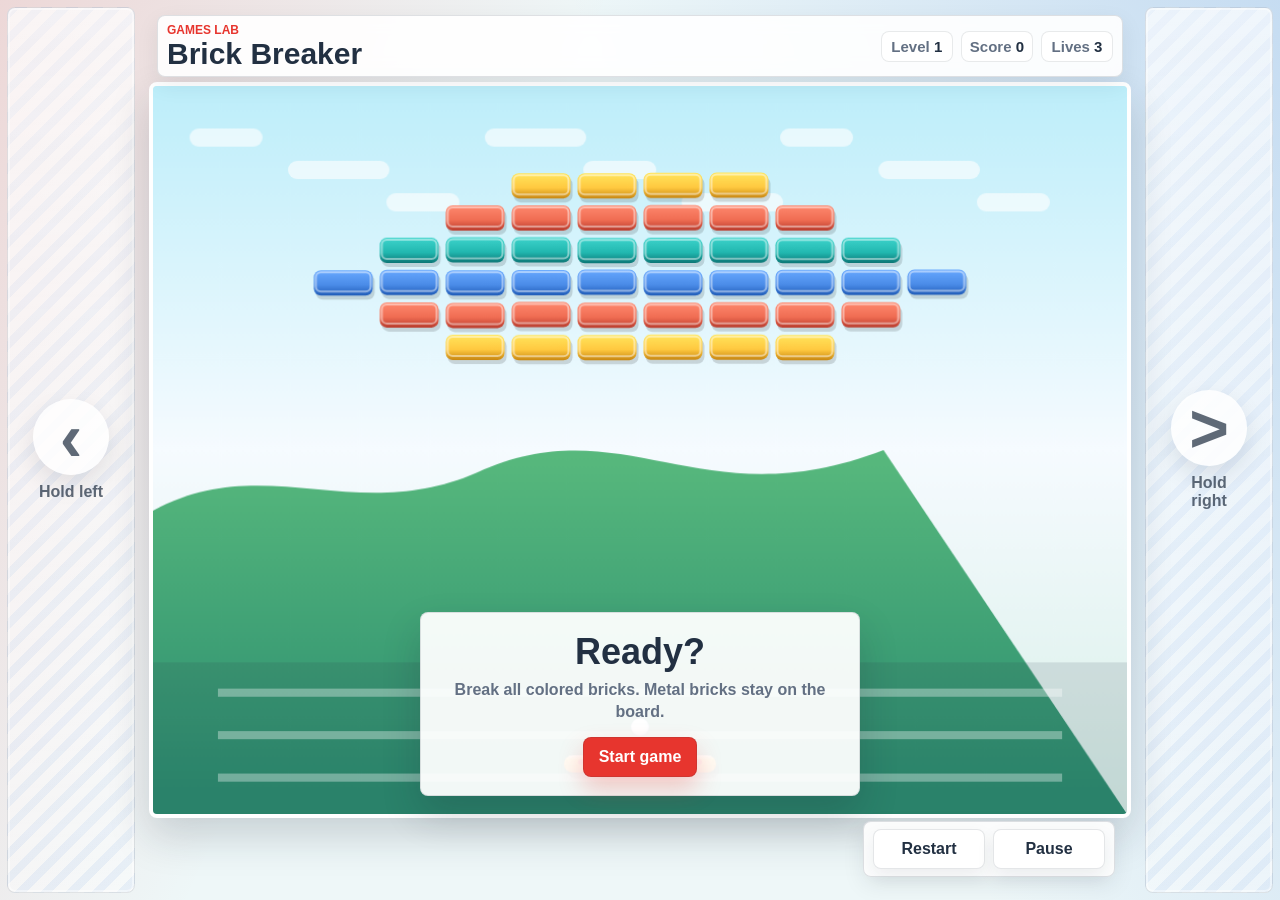
==== games-lab/brick-breaker/index.html @ ee02d969 "Add files via upload" ====
<!doctype html>
<html lang="en">
  <head>
    <meta charset="utf-8">
    <meta name="viewport" content="width=device-width, initial-scale=1, viewport-fit=cover">
    <title>Brick Breaker Lab</title>
    <link rel="stylesheet" href="styles.css">
  </head>
  <body>
    <main class="game-shell" aria-label="Brick Breaker test game">
      <button class="touch-lane lane-left" data-hold="left" aria-label="Move left">
        <span class="lane-arrow">‹</span>
        <span>Hold left</span>
      </button>

      <section class="stage-column">
        <header class="game-header">
          <div>
            <p class="eyebrow">Games lab</p>
            <h1>Brick Breaker</h1>
          </div>
          <div class="stats" aria-live="polite">
            <span>Level <strong id="levelLabel">1</strong></span>
            <span>Score <strong id="scoreLabel">0</strong></span>
            <span>Lives <strong id="livesLabel">3</strong></span>
          </div>
        </header>

        <div class="canvas-wrap">
          <canvas id="gameCanvas" width="960" height="720" aria-label="Brick breaker playfield"></canvas>
          <div class="screen-message" id="messagePanel">
            <h2 id="messageTitle">Ready?</h2>
            <p id="messageText">Break all colored bricks. Metal bricks stay on the board.</p>
            <button id="startButton" class="primary">Start game</button>
          </div>
        </div>

        <footer class="controls">
          <button id="restartButton">Restart</button>
          <button id="pauseButton">Pause</button>
          <button id="nextButton" hidden>Next level</button>
        </footer>
      </section>

      <button class="touch-lane lane-right" data-hold="right" aria-label="Move right">
        <span class="lane-arrow">&gt;</span>
        <span>Hold right</span>
      </button>
    </main>

    <script src="brick-breaker.js"></script>
  </body>
</html>
---- games-lab/brick-breaker/styles.css ----
:root {
  color-scheme: light;
  --ink: #223042;
  --muted: #637083;
  --panel: rgba(255, 255, 255, 0.88);
  --line: rgba(34, 48, 66, 0.14);
  --red: #e7352e;
  --blue: #2672d9;
  --gold: #ffc940;
  --shadow: 0 18px 42px rgba(23, 34, 48, 0.18);
}

* {
  box-sizing: border-box;
}

html,
body {
  margin: 0;
  min-height: 100%;
  overflow: hidden;
  touch-action: none;
}

body {
  background:
    linear-gradient(115deg, rgba(231, 53, 46, 0.16), transparent 36%),
    linear-gradient(245deg, rgba(38, 114, 217, 0.2), transparent 42%),
    #eef7f8;
  color: var(--ink);
  font-family: "Trebuchet MS", "Segoe UI", Arial, system-ui, sans-serif;
  font-weight: 700;
}

button {
  border: 0;
  border-radius: 8px;
  color: inherit;
  cursor: pointer;
  font: inherit;
  -webkit-tap-highlight-color: transparent;
}

.game-shell {
  display: grid;
  grid-template-columns: minmax(76px, 10vw) minmax(520px, 1fr) minmax(76px, 10vw);
  gap: clamp(7px, 1.3vw, 14px);
  align-items: stretch;
  width: 100vw;
  height: 100dvh;
  padding: max(7px, env(safe-area-inset-top)) max(7px, env(safe-area-inset-right)) max(7px, env(safe-area-inset-bottom)) max(7px, env(safe-area-inset-left));
}

.stage-column {
  position: relative;
  display: block;
  min-width: 0;
  min-height: 0;
}

.game-header,
.controls {
  position: absolute;
  z-index: 3;
  display: flex;
  align-items: center;
  justify-content: space-between;
  gap: 8px;
  min-height: 44px;
  padding: 7px 9px;
  border: 1px solid var(--line);
  border-radius: 8px;
  background: rgba(255, 255, 255, 0.9);
  box-shadow: 0 8px 22px rgba(23, 34, 48, 0.08);
  backdrop-filter: blur(8px);
}

.game-header {
  top: 8px;
  left: 8px;
  right: 8px;
}

.controls {
  right: 16px;
  bottom: 16px;
}

.eyebrow {
  margin: 0 0 2px;
  color: var(--red);
  font-size: 12px;
  letter-spacing: 0;
  text-transform: uppercase;
}

h1 {
  margin: 0;
  font-size: clamp(20px, 2.5vw, 30px);
  line-height: 1;
}

.stats {
  display: flex;
  flex-wrap: wrap;
  justify-content: flex-end;
  gap: 8px;
  color: var(--muted);
  font-size: clamp(12px, 1.5vw, 15px);
}

.stats span {
  min-width: 72px;
  padding: 6px 8px;
  border: 1px solid rgba(34, 48, 66, 0.1);
  border-radius: 8px;
  background: #fff;
  text-align: center;
}

.stats strong {
  color: var(--ink);
}

.canvas-wrap {
  position: relative;
  display: grid;
  place-items: center;
  min-height: 0;
  width: 100%;
  height: 100%;
}

canvas {
  display: block;
  width: min(100%, calc((100dvh - 14px) * 1.3333));
  height: auto;
  max-height: calc(100dvh - 14px);
  aspect-ratio: 4 / 3;
  border: 4px solid #ffffff;
  border-radius: 8px;
  background: #dff4f6;
  box-shadow: var(--shadow);
}

.screen-message {
  position: absolute;
  left: 50%;
  right: auto;
  bottom: 11%;
  width: min(70%, 440px);
  transform: translateX(-50%);
  padding: 18px;
  border: 1px solid rgba(34, 48, 66, 0.13);
  border-radius: 8px;
  background: rgba(255, 255, 255, 0.94);
  box-shadow: 0 18px 38px rgba(23, 34, 48, 0.2);
  text-align: center;
}

.screen-message[hidden] {
  display: none;
}

.screen-message h2 {
  margin: 0 0 6px;
  font-size: clamp(23px, 4vw, 36px);
}

.screen-message p {
  margin: 0 0 14px;
  color: var(--muted);
  font-weight: 650;
  line-height: 1.35;
}

.controls {
  justify-content: center;
}

.controls button,
.primary {
  min-width: 112px;
  min-height: 40px;
  padding: 0 15px;
  background: #fff;
  border: 1px solid rgba(34, 48, 66, 0.12);
  box-shadow: 0 8px 18px rgba(23, 34, 48, 0.08);
}

.primary,
#nextButton {
  background: var(--red);
  color: #fff;
  box-shadow: 0 12px 24px rgba(231, 53, 46, 0.26);
}

.touch-lane {
  display: grid;
  align-content: center;
  justify-items: center;
  gap: 8px;
  min-width: 0;
  min-height: 100%;
  border: 1px solid rgba(34, 48, 66, 0.12);
  background:
    linear-gradient(180deg, rgba(255, 255, 255, 0.7), rgba(255, 255, 255, 0.42)),
    repeating-linear-gradient(135deg, rgba(38, 114, 217, 0.12) 0 8px, rgba(255, 255, 255, 0.08) 8px 18px);
  box-shadow: inset 0 0 0 2px rgba(255, 255, 255, 0.42);
  color: rgba(34, 48, 66, 0.72);
  user-select: none;
}

.touch-lane.active {
  background:
    linear-gradient(180deg, rgba(255, 201, 64, 0.52), rgba(255, 255, 255, 0.48)),
    repeating-linear-gradient(135deg, rgba(231, 53, 46, 0.15) 0 8px, rgba(255, 255, 255, 0.08) 8px 18px);
  color: var(--ink);
}

.lane-arrow {
  display: grid;
  place-items: center;
  width: clamp(48px, 8vw, 76px);
  height: clamp(48px, 8vw, 76px);
  border-radius: 50%;
  background: rgba(255, 255, 255, 0.86);
  box-shadow: 0 10px 24px rgba(23, 34, 48, 0.1);
  font-size: clamp(42px, 7vw, 68px);
  line-height: 1;
}

.touch-lane span:last-child {
  max-width: 8ch;
  font-size: clamp(12px, 1.8vw, 16px);
  text-align: center;
}

@media (max-width: 760px) {
  .game-shell {
    grid-template-columns: minmax(58px, 10vw) minmax(260px, 1fr) minmax(58px, 10vw);
    gap: 6px;
    padding: 7px;
  }

  .game-header {
    align-items: center;
    min-height: 42px;
  }

  .stats span {
    min-width: 58px;
    padding: 6px;
  }

  .controls button {
    min-width: 86px;
  }

  canvas {
    width: min(100%, calc((100dvh - 14px) * 1.3333));
    max-height: calc(100dvh - 14px);
  }
}
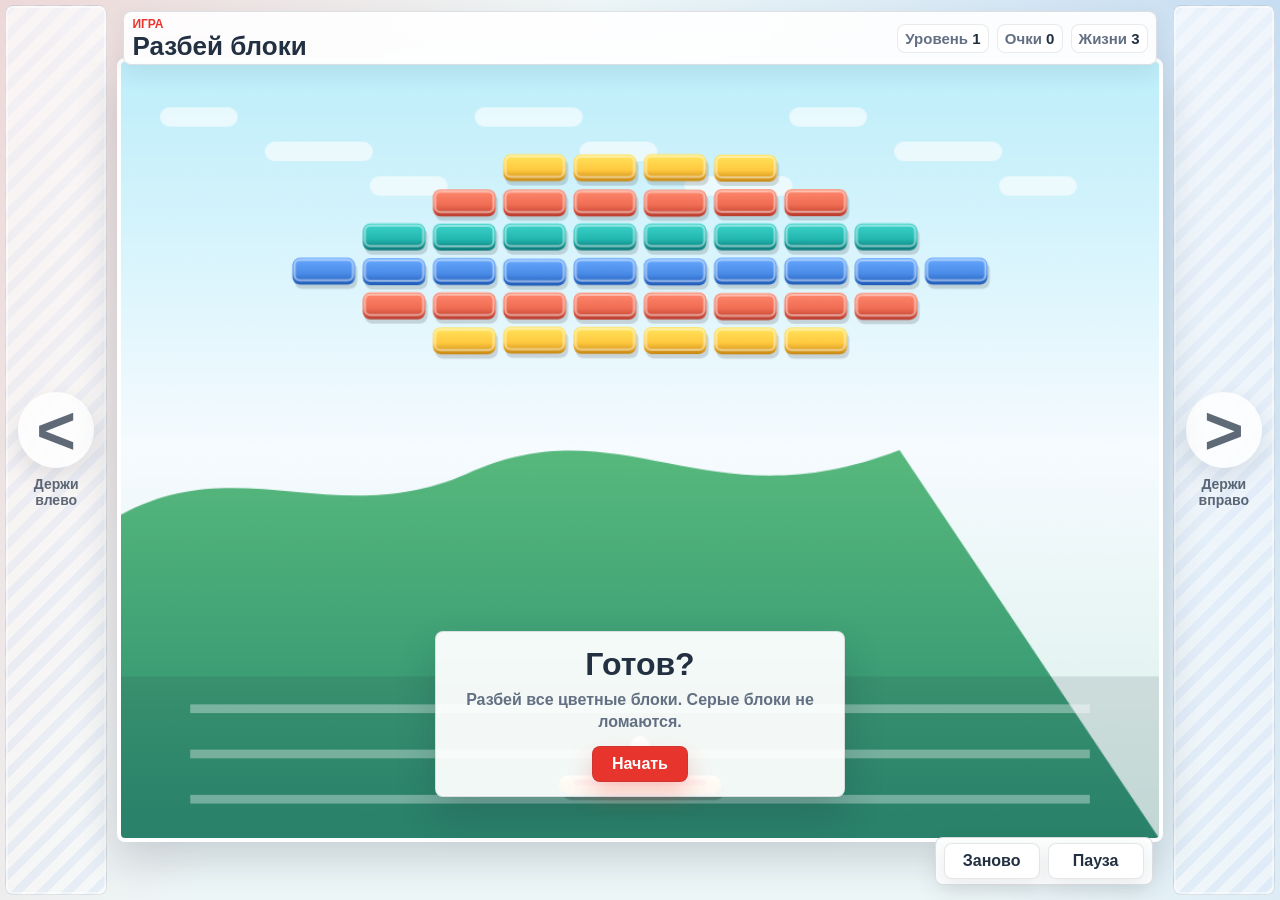
==== commit 0882685d: "Add files via upload" ====
--- a/games-lab/brick-breaker/index.html
+++ b/games-lab/brick-breaker/index.html
@@ -1,50 +1,50 @@
 <!doctype html>
-<html lang="en">
+<html lang="ru">
   <head>
     <meta charset="utf-8">
     <meta name="viewport" content="width=device-width, initial-scale=1, viewport-fit=cover">
-    <title>Brick Breaker Lab</title>
+    <title>Разбей блоки</title>
     <link rel="stylesheet" href="styles.css">
   </head>
   <body>
-    <main class="game-shell" aria-label="Brick Breaker test game">
-      <button class="touch-lane lane-left" data-hold="left" aria-label="Move left">
-        <span class="lane-arrow">‹</span>
-        <span>Hold left</span>
+    <main class="game-shell" aria-label="Игра Разбей блоки">
+      <button class="touch-lane lane-left" data-hold="left" aria-label="Влево">
+        <span class="lane-arrow">&lt;</span>
+        <span>Держи влево</span>
       </button>
 
       <section class="stage-column">
         <header class="game-header">
           <div>
-            <p class="eyebrow">Games lab</p>
-            <h1>Brick Breaker</h1>
+            <p class="eyebrow">игра</p>
+            <h1>Разбей блоки</h1>
           </div>
           <div class="stats" aria-live="polite">
-            <span>Level <strong id="levelLabel">1</strong></span>
-            <span>Score <strong id="scoreLabel">0</strong></span>
-            <span>Lives <strong id="livesLabel">3</strong></span>
+            <span>Уровень <strong id="levelLabel">1</strong></span>
+            <span>Очки <strong id="scoreLabel">0</strong></span>
+            <span>Жизни <strong id="livesLabel">3</strong></span>
           </div>
         </header>
 
         <div class="canvas-wrap">
-          <canvas id="gameCanvas" width="960" height="720" aria-label="Brick breaker playfield"></canvas>
+          <canvas id="gameCanvas" width="960" height="720" aria-label="Поле игры Разбей блоки"></canvas>
           <div class="screen-message" id="messagePanel">
-            <h2 id="messageTitle">Ready?</h2>
-            <p id="messageText">Break all colored bricks. Metal bricks stay on the board.</p>
-            <button id="startButton" class="primary">Start game</button>
+            <h2 id="messageTitle">Готов?</h2>
+            <p id="messageText">Разбей все цветные блоки. Серые блоки не ломаются.</p>
+            <button id="startButton" class="primary">Начать</button>
           </div>
         </div>
 
         <footer class="controls">
-          <button id="restartButton">Restart</button>
-          <button id="pauseButton">Pause</button>
-          <button id="nextButton" hidden>Next level</button>
+          <button id="restartButton">Заново</button>
+          <button id="pauseButton">Пауза</button>
+          <button id="nextButton" hidden>Дальше</button>
         </footer>
       </section>
 
-      <button class="touch-lane lane-right" data-hold="right" aria-label="Move right">
+      <button class="touch-lane lane-right" data-hold="right" aria-label="Вправо">
         <span class="lane-arrow">&gt;</span>
-        <span>Hold right</span>
+        <span>Держи вправо</span>
       </button>
     </main>
 
--- a/games-lab/brick-breaker/styles.css
+++ b/games-lab/brick-breaker/styles.css
@@ -17,7 +17,8 @@
 html,
 body {
   margin: 0;
-  min-height: 100%;
+  height: 100%;
+  min-height: 100svh;
   overflow: hidden;
   touch-action: none;
 }
@@ -43,12 +44,14 @@
 
 .game-shell {
   display: grid;
-  grid-template-columns: minmax(76px, 10vw) minmax(520px, 1fr) minmax(76px, 10vw);
-  gap: clamp(7px, 1.3vw, 14px);
+  grid-template-columns: minmax(62px, 8vw) minmax(500px, 1fr) minmax(62px, 8vw);
+  gap: clamp(5px, 1vw, 10px);
   align-items: stretch;
   width: 100vw;
+  height: 100vh;
   height: 100dvh;
-  padding: max(7px, env(safe-area-inset-top)) max(7px, env(safe-area-inset-right)) max(7px, env(safe-area-inset-bottom)) max(7px, env(safe-area-inset-left));
+  height: 100svh;
+  padding: max(5px, env(safe-area-inset-top)) max(5px, env(safe-area-inset-right)) max(5px, env(safe-area-inset-bottom)) max(5px, env(safe-area-inset-left));
 }
 
 .stage-column {
@@ -66,8 +69,8 @@
   align-items: center;
   justify-content: space-between;
   gap: 8px;
-  min-height: 44px;
-  padding: 7px 9px;
+  min-height: 38px;
+  padding: 5px 8px;
   border: 1px solid var(--line);
   border-radius: 8px;
   background: rgba(255, 255, 255, 0.9);
@@ -76,14 +79,14 @@
 }
 
 .game-header {
-  top: 8px;
-  left: 8px;
-  right: 8px;
+  top: 6px;
+  left: 6px;
+  right: 6px;
 }
 
 .controls {
-  right: 16px;
-  bottom: 16px;
+  right: 10px;
+  bottom: 10px;
 }
 
 .eyebrow {
@@ -96,7 +99,7 @@
 
 h1 {
   margin: 0;
-  font-size: clamp(20px, 2.5vw, 30px);
+  font-size: clamp(18px, 2.1vw, 26px);
   line-height: 1;
 }
 
@@ -110,8 +113,8 @@
 }
 
 .stats span {
-  min-width: 72px;
-  padding: 6px 8px;
+  min-width: 66px;
+  padding: 5px 7px;
   border: 1px solid rgba(34, 48, 66, 0.1);
   border-radius: 8px;
   background: #fff;
@@ -133,9 +136,9 @@
 
 canvas {
   display: block;
-  width: min(100%, calc((100dvh - 14px) * 1.3333));
+  width: min(100%, calc((100svh - 10px) * 1.3333));
   height: auto;
-  max-height: calc(100dvh - 14px);
+  max-height: calc(100svh - 10px);
   aspect-ratio: 4 / 3;
   border: 4px solid #ffffff;
   border-radius: 8px;
@@ -148,9 +151,9 @@
   left: 50%;
   right: auto;
   bottom: 11%;
-  width: min(70%, 440px);
+  width: min(72%, 410px);
   transform: translateX(-50%);
-  padding: 18px;
+  padding: 14px;
   border: 1px solid rgba(34, 48, 66, 0.13);
   border-radius: 8px;
   background: rgba(255, 255, 255, 0.94);
@@ -164,7 +167,7 @@
 
 .screen-message h2 {
   margin: 0 0 6px;
-  font-size: clamp(23px, 4vw, 36px);
+  font-size: clamp(22px, 3.4vw, 32px);
 }
 
 .screen-message p {
@@ -180,9 +183,9 @@
 
 .controls button,
 .primary {
-  min-width: 112px;
-  min-height: 40px;
-  padding: 0 15px;
+  min-width: 96px;
+  min-height: 36px;
+  padding: 0 12px;
   background: #fff;
   border: 1px solid rgba(34, 48, 66, 0.12);
   box-shadow: 0 8px 18px rgba(23, 34, 48, 0.08);
@@ -231,8 +234,8 @@
 }
 
 .touch-lane span:last-child {
-  max-width: 8ch;
-  font-size: clamp(12px, 1.8vw, 16px);
+  max-width: 7ch;
+  font-size: clamp(11px, 1.5vw, 14px);
   text-align: center;
 }
 
@@ -258,7 +261,72 @@
   }
 
   canvas {
-    width: min(100%, calc((100dvh - 14px) * 1.3333));
-    max-height: calc(100dvh - 14px);
-  }
-}
+    width: min(100%, calc((100svh - 14px) * 1.3333));
+    max-height: calc(100svh - 14px);
+  }
+}
+
+@media (max-height: 520px) {
+  .game-shell {
+    grid-template-columns: minmax(48px, 7vw) minmax(360px, 1fr) minmax(48px, 7vw);
+    gap: 4px;
+    padding: 4px;
+  }
+
+  .game-header {
+    min-height: 34px;
+    padding: 4px 6px;
+  }
+
+  .eyebrow {
+    display: none;
+  }
+
+  h1 {
+    font-size: 19px;
+  }
+
+  .stats {
+    gap: 5px;
+    font-size: 12px;
+  }
+
+  .stats span {
+    min-width: 58px;
+    padding: 4px 5px;
+  }
+
+  .controls {
+    right: 8px;
+    bottom: 8px;
+  }
+
+  .controls button,
+  .primary {
+    min-width: 78px;
+    min-height: 32px;
+    padding: 0 8px;
+    font-size: 13px;
+  }
+
+  .screen-message {
+    bottom: 8%;
+    width: min(76%, 360px);
+    padding: 10px;
+  }
+
+  .screen-message h2 {
+    font-size: 24px;
+  }
+
+  .screen-message p {
+    margin-bottom: 10px;
+    font-size: 13px;
+  }
+
+  .lane-arrow {
+    width: 42px;
+    height: 42px;
+    font-size: 36px;
+  }
+}
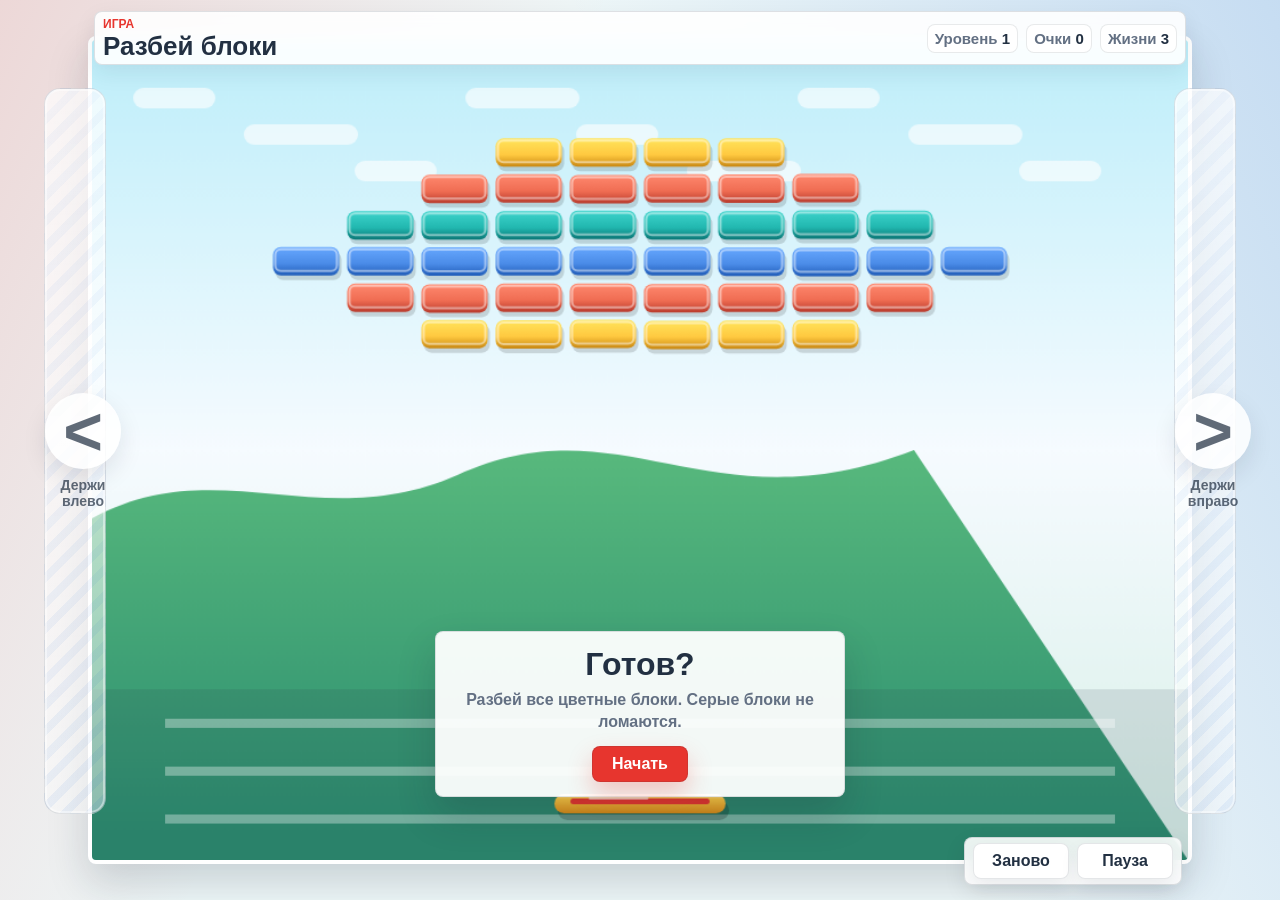
==== commit 43b6693a: "Add files via upload" ====
--- a/games-lab/brick-breaker/index.html
+++ b/games-lab/brick-breaker/index.html
@@ -4,14 +4,14 @@
     <meta charset="utf-8">
     <meta name="viewport" content="width=device-width, initial-scale=1, viewport-fit=cover">
     <title>Разбей блоки</title>
-    <link rel="stylesheet" href="styles.css">
+    <link rel="stylesheet" href="styles.css?v=20">
   </head>
   <body>
     <main class="game-shell" aria-label="Игра Разбей блоки">
-      <button class="touch-lane lane-left" data-hold="left" aria-label="Влево">
+      <div class="touch-lane lane-left" data-hold="left" role="button" aria-label="Влево">
         <span class="lane-arrow">&lt;</span>
         <span>Держи влево</span>
-      </button>
+      </div>
 
       <section class="stage-column">
         <header class="game-header">
@@ -42,12 +42,12 @@
         </footer>
       </section>
 
-      <button class="touch-lane lane-right" data-hold="right" aria-label="Вправо">
+      <div class="touch-lane lane-right" data-hold="right" role="button" aria-label="Вправо">
         <span class="lane-arrow">&gt;</span>
         <span>Держи вправо</span>
-      </button>
+      </div>
     </main>
 
-    <script src="brick-breaker.js"></script>
+    <script src="brick-breaker.js?v=20"></script>
   </body>
 </html>
--- a/games-lab/brick-breaker/styles.css
+++ b/games-lab/brick-breaker/styles.css
@@ -12,6 +12,7 @@
 
 * {
   box-sizing: border-box;
+  -webkit-tap-highlight-color: transparent;
 }
 
 html,
@@ -21,6 +22,10 @@
   min-height: 100svh;
   overflow: hidden;
   touch-action: none;
+  overscroll-behavior: none;
+  user-select: none;
+  -webkit-user-select: none;
+  -webkit-touch-callout: none;
 }
 
 body {
@@ -40,23 +45,32 @@
   cursor: pointer;
   font: inherit;
   -webkit-tap-highlight-color: transparent;
+  touch-action: none;
+  user-select: none;
+  -webkit-user-select: none;
+  -webkit-touch-callout: none;
 }
 
 .game-shell {
-  display: grid;
-  grid-template-columns: minmax(62px, 8vw) minmax(500px, 1fr) minmax(62px, 8vw);
-  gap: clamp(5px, 1vw, 10px);
-  align-items: stretch;
+  position: relative;
+  display: block;
   width: 100vw;
   height: 100vh;
   height: 100dvh;
   height: 100svh;
-  padding: max(5px, env(safe-area-inset-top)) max(5px, env(safe-area-inset-right)) max(5px, env(safe-area-inset-bottom)) max(5px, env(safe-area-inset-left));
+  padding:
+    max(5px, env(safe-area-inset-top))
+    max(88px, env(safe-area-inset-right))
+    max(5px, env(safe-area-inset-bottom))
+    max(88px, env(safe-area-inset-left));
+  overflow: hidden;
+  overscroll-behavior: none;
 }
 
 .stage-column {
   position: relative;
   display: block;
+  height: 100%;
   min-width: 0;
   min-height: 0;
 }
@@ -199,19 +213,38 @@
 }
 
 .touch-lane {
+  position: fixed;
+  z-index: 6;
+  top: 88px;
+  bottom: 86px;
+  width: 62px;
   display: grid;
   align-content: center;
   justify-items: center;
   gap: 8px;
   min-width: 0;
-  min-height: 100%;
+  min-height: 0;
   border: 1px solid rgba(34, 48, 66, 0.12);
+  border-radius: 16px;
   background:
     linear-gradient(180deg, rgba(255, 255, 255, 0.7), rgba(255, 255, 255, 0.42)),
     repeating-linear-gradient(135deg, rgba(38, 114, 217, 0.12) 0 8px, rgba(255, 255, 255, 0.08) 8px 18px);
   box-shadow: inset 0 0 0 2px rgba(255, 255, 255, 0.42);
   color: rgba(34, 48, 66, 0.72);
   user-select: none;
+  -webkit-user-select: none;
+  -webkit-touch-callout: none;
+  touch-action: none;
+  cursor: default;
+  -webkit-user-drag: none;
+}
+
+.lane-left {
+  left: max(44px, env(safe-area-inset-left));
+}
+
+.lane-right {
+  right: max(44px, env(safe-area-inset-right));
 }
 
 .touch-lane.active {
@@ -241,9 +274,11 @@
 
 @media (max-width: 760px) {
   .game-shell {
-    grid-template-columns: minmax(58px, 10vw) minmax(260px, 1fr) minmax(58px, 10vw);
-    gap: 6px;
-    padding: 7px;
+    padding:
+      max(5px, env(safe-area-inset-top))
+      max(72px, env(safe-area-inset-right))
+      max(5px, env(safe-area-inset-bottom))
+      max(72px, env(safe-area-inset-left));
   }
 
   .game-header {
@@ -260,6 +295,20 @@
     min-width: 86px;
   }
 
+  .touch-lane {
+    top: 78px;
+    bottom: 78px;
+    width: 54px;
+  }
+
+  .lane-left {
+    left: max(38px, env(safe-area-inset-left));
+  }
+
+  .lane-right {
+    right: max(38px, env(safe-area-inset-right));
+  }
+
   canvas {
     width: min(100%, calc((100svh - 14px) * 1.3333));
     max-height: calc(100svh - 14px);
@@ -268,9 +317,11 @@
 
 @media (max-height: 520px) {
   .game-shell {
-    grid-template-columns: minmax(48px, 7vw) minmax(360px, 1fr) minmax(48px, 7vw);
-    gap: 4px;
-    padding: 4px;
+    padding:
+      max(4px, env(safe-area-inset-top))
+      max(66px, env(safe-area-inset-right))
+      max(4px, env(safe-area-inset-bottom))
+      max(66px, env(safe-area-inset-left));
   }
 
   .game-header {
@@ -329,4 +380,19 @@
     height: 42px;
     font-size: 36px;
   }
-}
+
+  .touch-lane {
+    top: 56px;
+    bottom: 62px;
+    width: 50px;
+    border-radius: 14px;
+  }
+
+  .lane-left {
+    left: max(34px, env(safe-area-inset-left));
+  }
+
+  .lane-right {
+    right: max(34px, env(safe-area-inset-right));
+  }
+}
